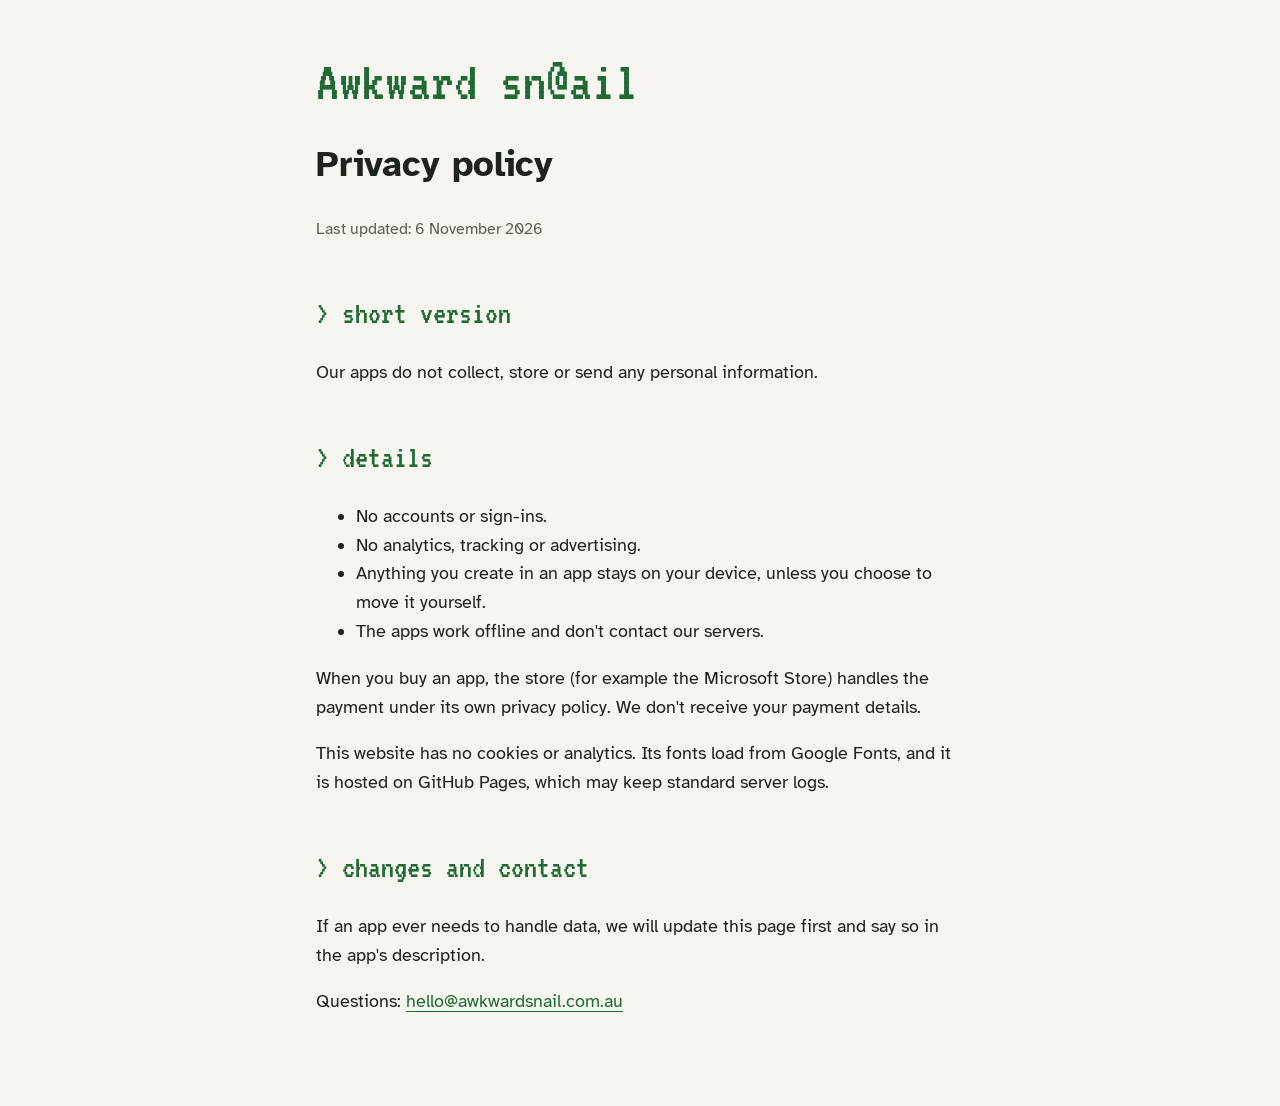
==== privacy.html @ 51f7a415 "First version of the Awkward sn@ail website Co-Authored-By: Claude Opus 5.5 <noreply@anthropic.com> " ====
<!doctype html>
<html lang="en-AU">
<head>
  <meta charset="utf-8">
  <meta name="viewport" content="width=device-width, initial-scale=1">
  <title>Privacy · Awkward sn@ail</title>
  <link rel="preconnect" href="https://fonts.googleapis.com">
  <link rel="preconnect" href="https://fonts.gstatic.com" crossorigin>
  <link href="https://fonts.googleapis.com/css2?family=Atkinson+Hyperlegible:wght@400;700&family=VT323&display=swap" rel="stylesheet">
  <link rel="stylesheet" href="style.css">
</head>
<body>
<main>
  <header>
    <p class="wordmark"><a href="/">Awkward sn@ail</a></p>
  </header>

  <h1>Privacy policy</h1>
  <p class="small">Last updated: 6 November 2026</p>

  <h2>&gt; short version</h2>
  <p>Our apps do not collect, store or send any personal information.</p>

  <h2>&gt; details</h2>
  <ul>
    <li>No accounts or sign-ins.</li>
    <li>No analytics, tracking or advertising.</li>
    <li>Anything you create in an app stays on your device, unless you choose
    to move it yourself.</li>
    <li>The apps work offline and don't contact our servers.</li>
  </ul>
  <p>When you buy an app, the store (for example the Microsoft Store) handles
  the payment under its own privacy policy. We don't receive your payment
  details.</p>

  <p>This website has no cookies or analytics. Its fonts load from Google Fonts,
  and it is hosted on GitHub Pages, which may keep standard server logs.</p>

  <h2>&gt; changes and contact</h2>
  <p>If an app ever needs to handle data, we will update this page first and
  say so in the app's description.</p>
  <p>Questions: <a href="mailto:hello@awkwardsnail.com.au">hello@awkwardsnail.com.au</a></p>
</main>
</body>
</html>
---- style.css ----
/* Awkward sn@ail — calm, plain, readable */

:root {
  --bg: #0d0f0c;
  --text: #d8e2d2;
  --muted: #93a08c;
  --accent: #7bd88f;      /* phosphor green */
  --rule: #2a3227;
  --mono: "VT323", ui-monospace, "Courier New", monospace;
  --body: "Atkinson Hyperlegible", system-ui, sans-serif;
}

@media (prefers-color-scheme: light) {
  :root {
    --bg: #f6f5ef;
    --text: #1e231c;
    --muted: #586253;
    --accent: #1f6b33;
    --rule: #d8d6cc;
  }
}

@media (prefers-contrast: more) {
  :root { --muted: var(--text); }
}

* { box-sizing: border-box; }

html { font-size: 112.5%; }

body {
  margin: 0;
  background: var(--bg);
  color: var(--text);
  font-family: var(--body);
  line-height: 1.6;
}

main {
  max-width: 38rem;
  margin: 0 auto;
  padding: 3rem 1rem 4rem;
}

a { color: var(--accent); text-underline-offset: 0.2em; }
a:focus-visible { outline: 2px solid var(--accent); outline-offset: 3px; }

.wordmark {
  font-family: var(--mono);
  font-weight: normal;
  font-size: 3.2rem;
  line-height: 1;
  margin: 0 0 0.5rem;
  color: var(--accent);
}
.wordmark a { color: inherit; text-decoration: none; }

.tagline { color: var(--muted); margin: 0 0 2.5rem; }

h2 {
  font-family: var(--mono);
  font-weight: normal;
  font-size: 1.8rem;
  color: var(--accent);
  margin: 2.5rem 0 0.75rem;
}

ol.promise { padding-left: 1.4rem; }
ol.promise li { margin-bottom: 1rem; }
ol.promise strong { display: block; }

hr { border: 0; border-top: 1px solid var(--rule); margin: 3rem 0 1.5rem; }

footer, .small { color: var(--muted); font-size: 0.9rem; }

/* No animation anywhere; this just guards against anything added later. */
@media (prefers-reduced-motion: reduce) {
  * { animation: none !important; transition: none !important; }
}
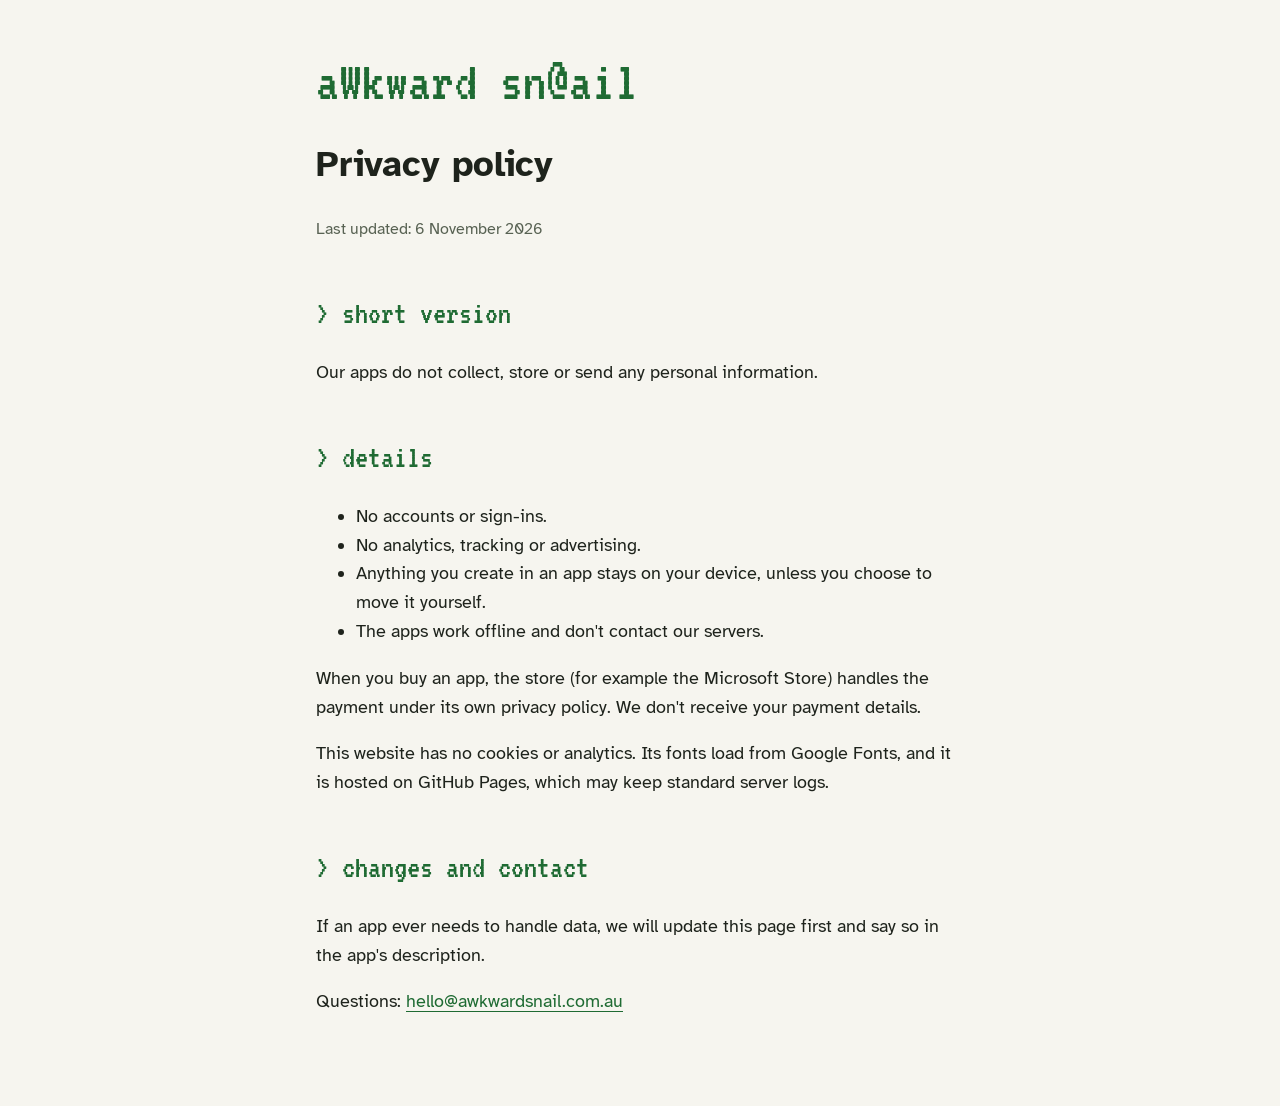
==== commit b61edd0a: "Restyle wordmark as aWkward sn@ail Co-Authored-By: Claude Opus 5.5 <noreply@anthropic.com> Claude-Se" ====
--- a/privacy.html
+++ b/privacy.html
@@ -3,16 +3,20 @@
 <head>
   <meta charset="utf-8">
   <meta name="viewport" content="width=device-width, initial-scale=1">
-  <title>Privacy · Awkward sn@ail</title>
+  <title>Privacy · aWkward sn@ail</title>
   <link rel="preconnect" href="https://fonts.googleapis.com">
   <link rel="preconnect" href="https://fonts.gstatic.com" crossorigin>
   <link href="https://fonts.googleapis.com/css2?family=Atkinson+Hyperlegible:wght@400;700&family=VT323&display=swap" rel="stylesheet">
+  <link rel="icon" href="/favicon.ico" sizes="any">
+  <link rel="icon" type="image/png" sizes="32x32" href="/favicon-32.png">
+  <link rel="apple-touch-icon" href="/apple-touch-icon.png">
+  <meta name="theme-color" content="#0d0f0c">
   <link rel="stylesheet" href="style.css">
 </head>
 <body>
 <main>
   <header>
-    <p class="wordmark"><a href="/">Awkward sn@ail</a></p>
+    <p class="wordmark"><a href="/">aWkward sn@ail</a></p>
   </header>
 
   <h1>Privacy policy</h1>
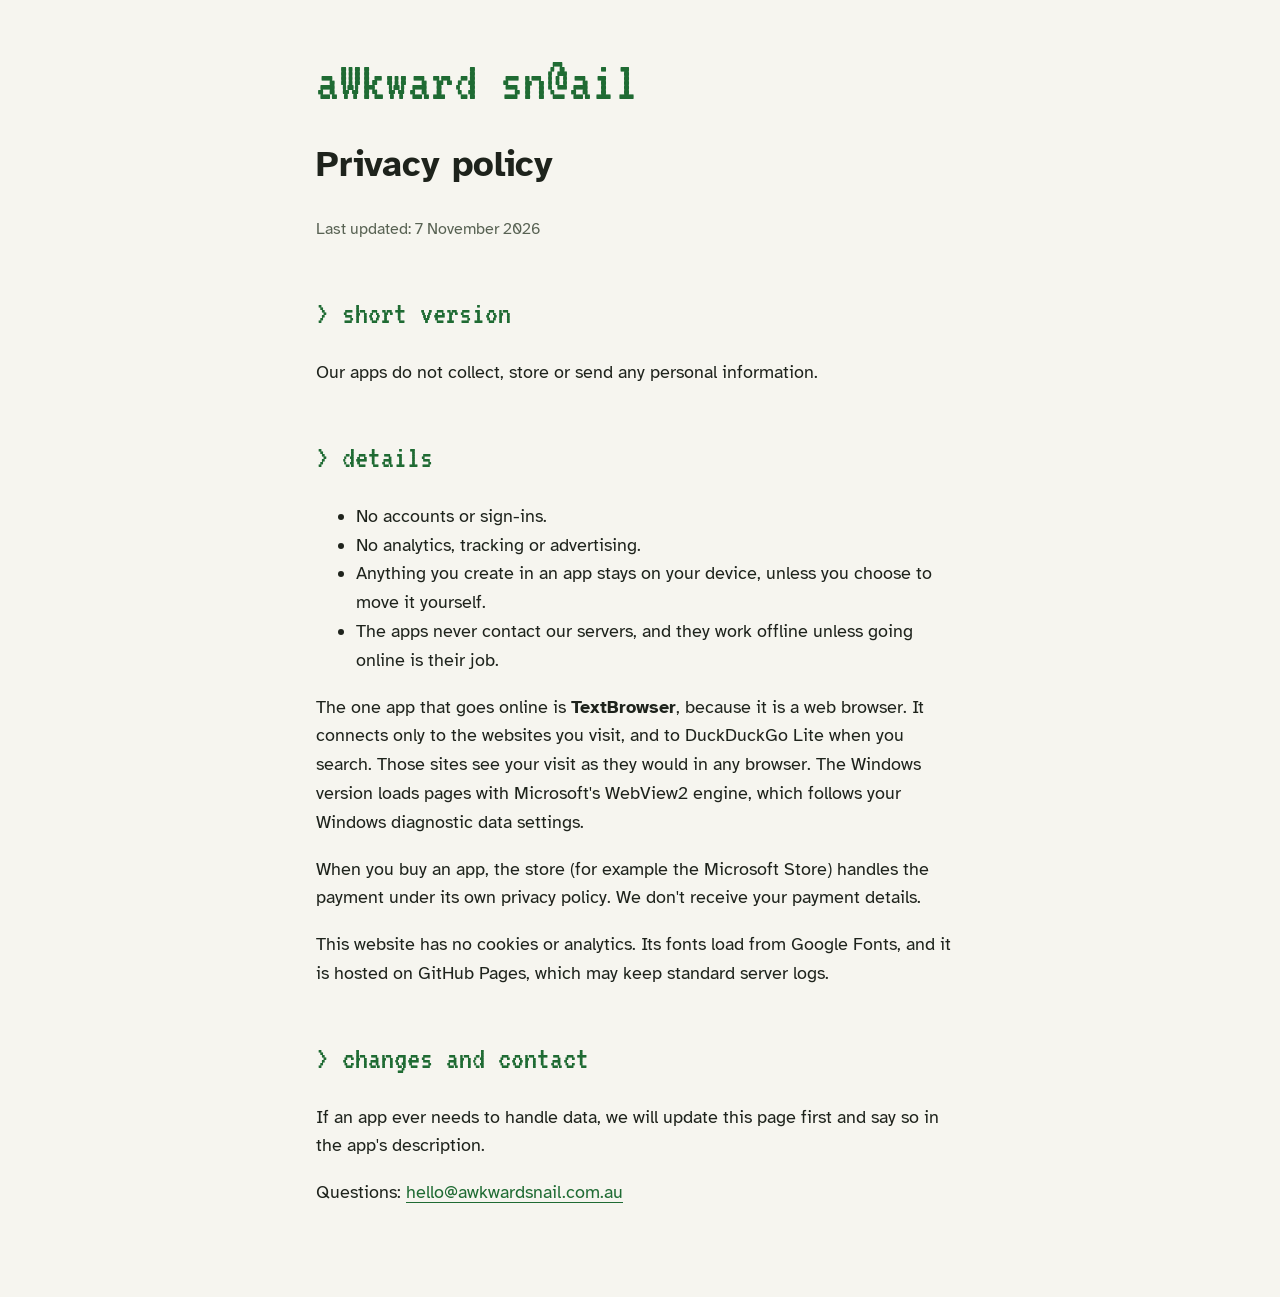
==== commit 01eae963: "Privacy policy: cover TextBrowser going online TextBrowser is a web browser, so "the apps work offli" ====
--- a/privacy.html
+++ b/privacy.html
@@ -20,7 +20,7 @@
   </header>
 
   <h1>Privacy policy</h1>
-  <p class="small">Last updated: 6 November 2026</p>
+  <p class="small">Last updated: 7 November 2026</p>
 
   <h2>&gt; short version</h2>
   <p>Our apps do not collect, store or send any personal information.</p>
@@ -31,8 +31,14 @@
     <li>No analytics, tracking or advertising.</li>
     <li>Anything you create in an app stays on your device, unless you choose
     to move it yourself.</li>
-    <li>The apps work offline and don't contact our servers.</li>
+    <li>The apps never contact our servers, and they work offline unless going
+    online is their job.</li>
   </ul>
+  <p>The one app that goes online is <strong>TextBrowser</strong>, because it is
+  a web browser. It connects only to the websites you visit, and to DuckDuckGo
+  Lite when you search. Those sites see your visit as they would in any browser.
+  The Windows version loads pages with Microsoft's WebView2 engine, which follows
+  your Windows diagnostic data settings.</p>
   <p>When you buy an app, the store (for example the Microsoft Store) handles
   the payment under its own privacy policy. We don't receive your payment
   details.</p>
